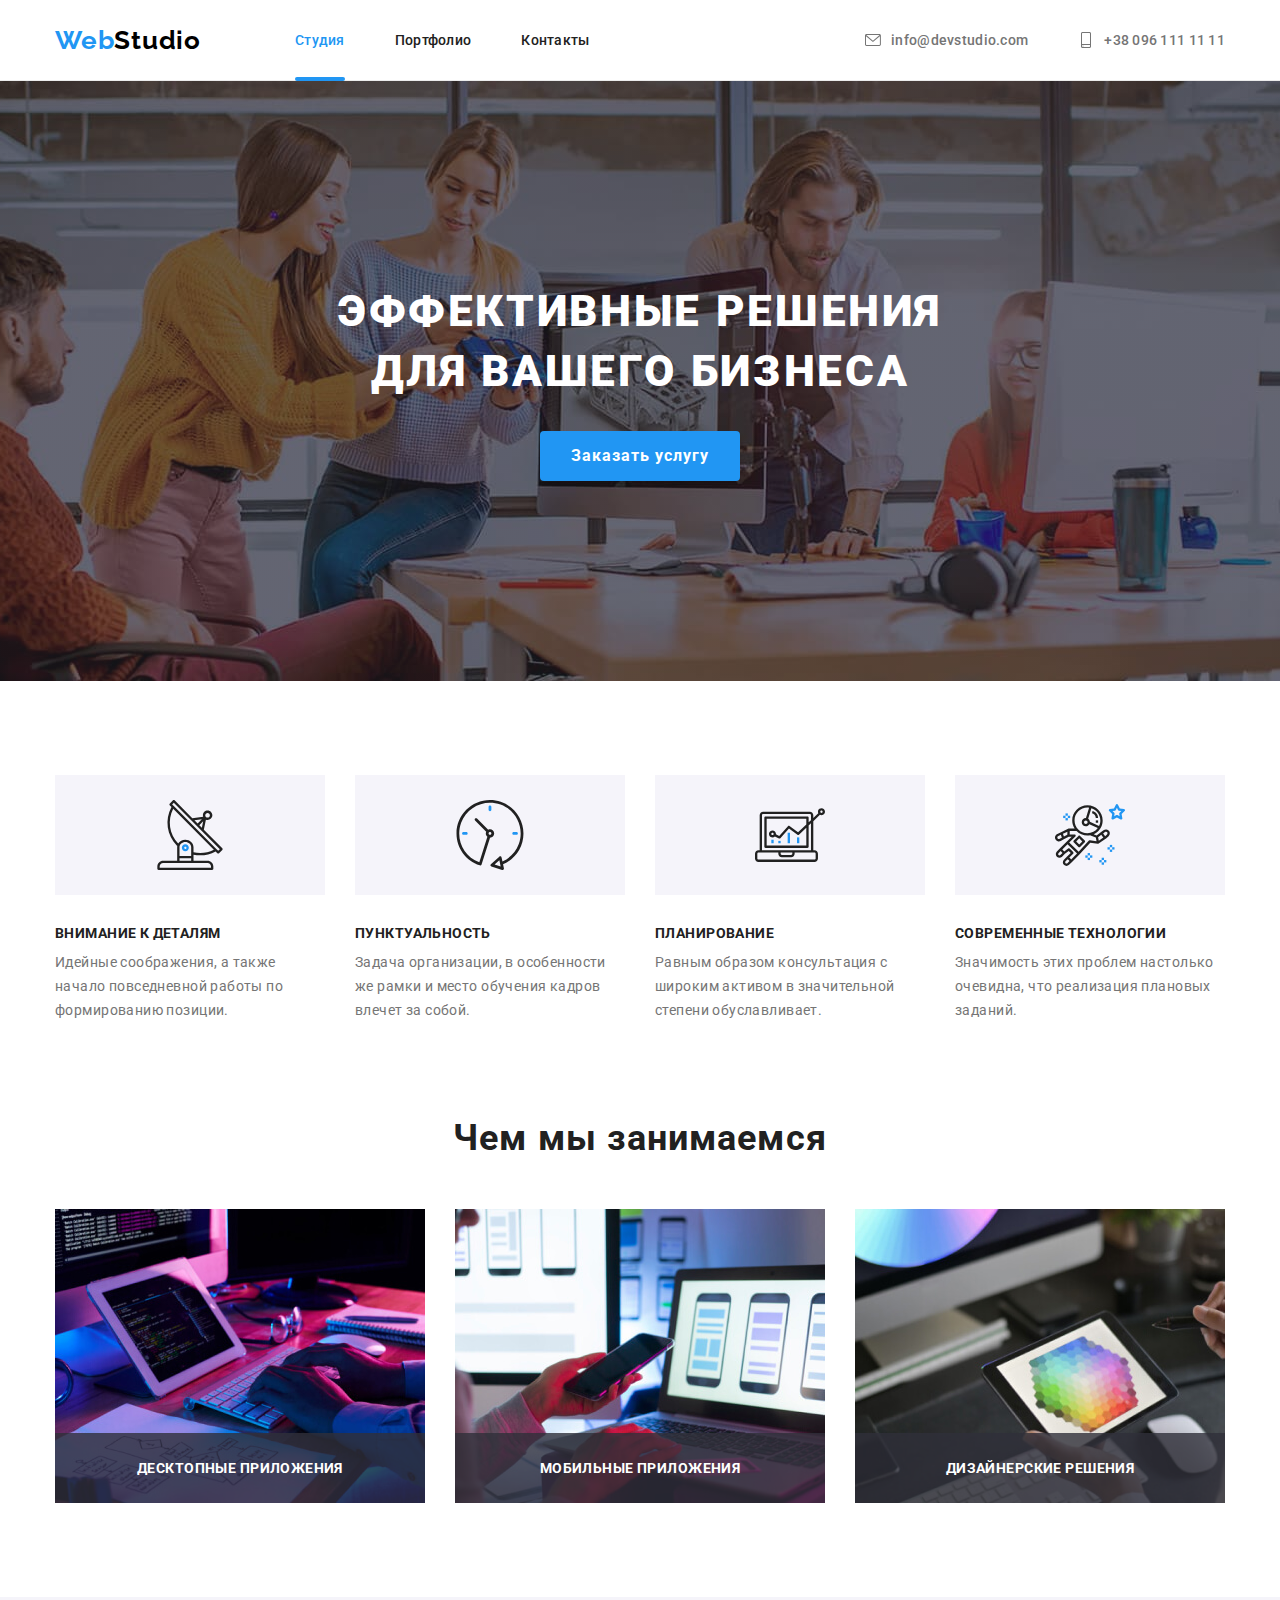
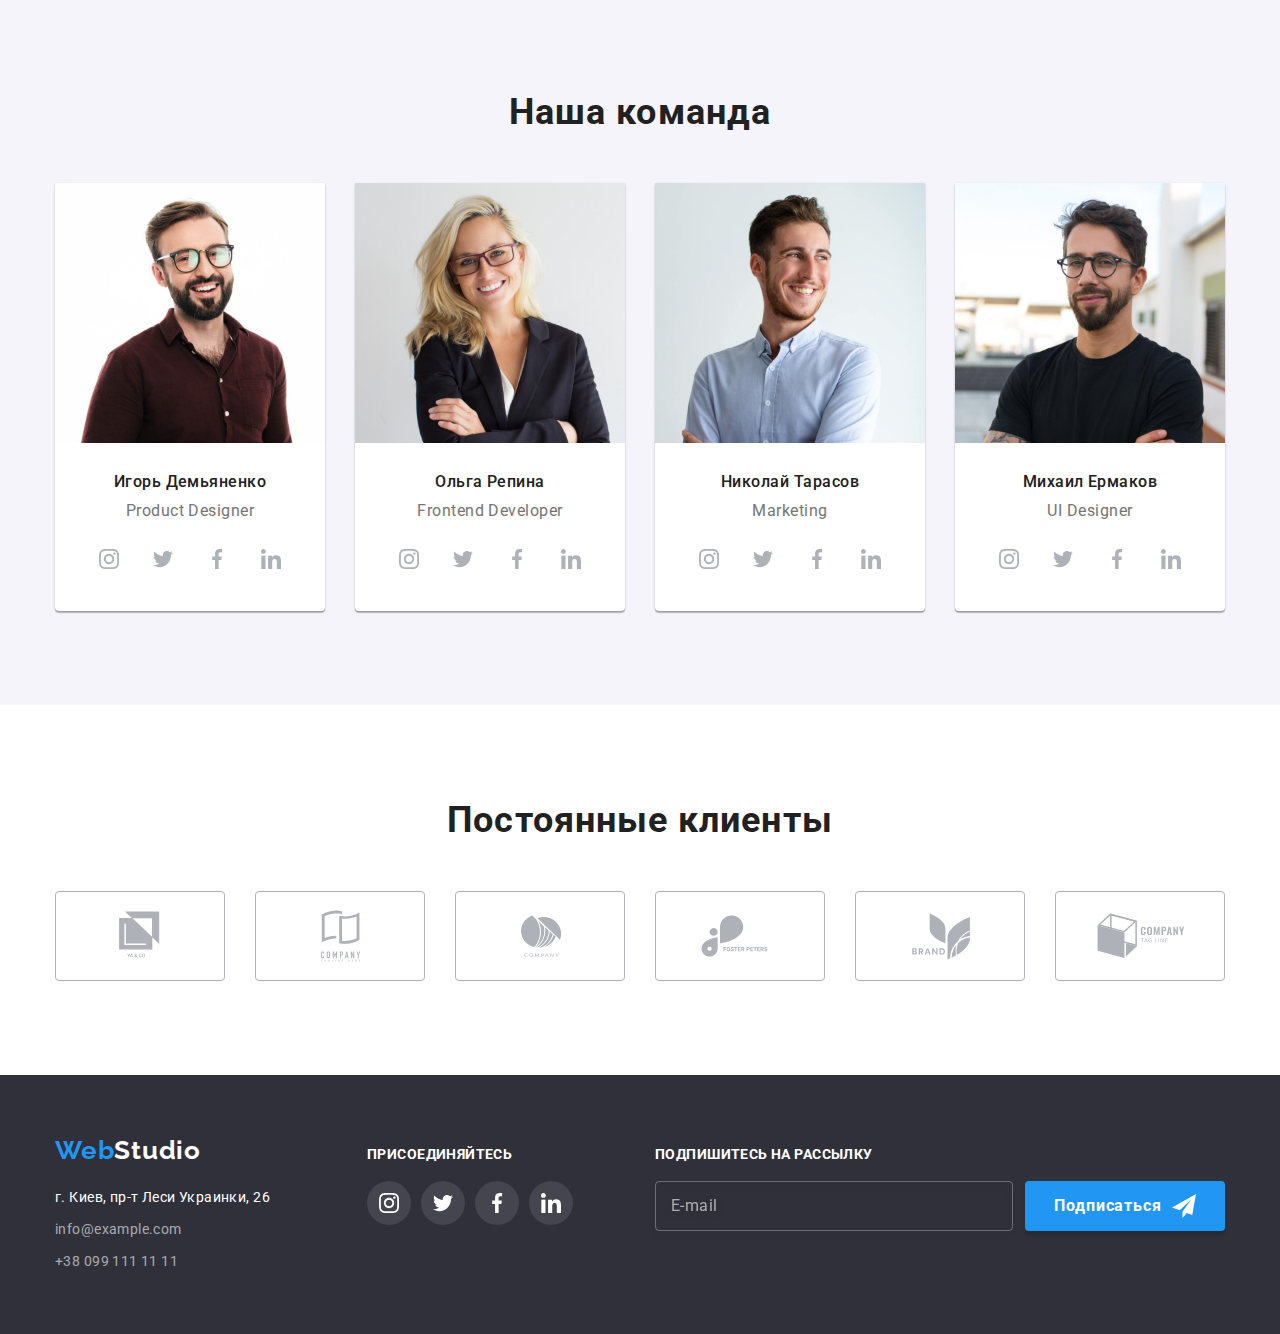
==== index.html @ a17fcb13 "Creating project" ====
<!DOCTYPE html>
<html lang="ru">
  <head>
    <meta charset="UTF-8" />
    <meta name="viewport" content="width=device-width, initial-scale=1.0" />
    <link
      rel="stylesheet"
      href="https://cdnjs.cloudflare.com/ajax/libs/modern-normalize/1.0.0/modern-normalize.css"
    />
    <link
      href="https://fonts.googleapis.com/css2?family=Raleway:wght@700&family=Roboto:wght@400;500;700;900&display=swap"
      rel="stylesheet"
    />
    <link rel="stylesheet" href="./css/style.css" />
    <title>Студия</title>
  </head>
  <body>
    <!-- HEADER -->
    <header class="header">
      <div class="container">
        <nav class="nav">
          <a
            class="logo link"
            href="./index.html"
            aria-label="логотип веб-студии"
            lang="en"
          >
            <span class="accent">Web</span
            ><span class="logo-light-theme">Studio</span>
          </a>
          <ul class="nav-list list">
            <li class="nav-list-item">
              <a class="nav-list-link link active" href="">Студия</a>
            </li>
            <li class="nav-list-item">
              <a class="nav-list-link link" href="./portfolio.html"
                >Портфолио</a
              >
            </li>
            <li class="nav-list-item">
              <a class="nav-list-link link" href="">Контакты</a>
            </li>
          </ul>
        </nav>
        <address class="header-address">
          <ul class="address-list list">
            <li class="address-list-item">
              <a
                class="header-contact-link link"
                href="mailto:info@devstudio.com"
              >
                <svg class="header-contact-svg">
                  <use href="./img/sprite.svg#envelope"></use>
                </svg>
                info@devstudio.com
              </a>
            </li>
            <li class="address-list-item">
              <a class="header-contact-link link" href="tel:+380961111111">
                <svg class="header-contact-svg">
                  <use href="./img/sprite.svg#smartphone"></use>
                </svg>
                +38 096 111 11 11
              </a>
            </li>
          </ul>
        </address>
      </div>
    </header>

    <main>
      <!-- HERO -->
      <section class="hero">
        <div class="container">
          <h1 class="hero-title">Эффективные решения для вашего бизнеса</h1>
          <button class="button-service" type="button" data-modal-open>
            Заказать услугу
          </button>
        </div>
      </section>

      <!-- FEATURES -->
      <section class="features section">
        <div class="container">
          <h2 class="title visually-hidden">Наши преимущества</h2>
          <ul class="features-list">
            <li class="features-list-item list">
              <h3 class="features-subtitle">Внимание к деталям</h3>
              <p class="features-description">
                Идейные соображения, а также начало повседневной работы по
                формированию позиции.
              </p>
            </li>
            <li class="features-list-item list">
              <h3 class="features-subtitle">Пунктуальность</h3>
              <p class="features-description">
                Задача организации, в особенности же рамки и место обучения
                кадров влечет за собой.
              </p>
            </li>
            <li class="features-list-item list">
              <h3 class="features-subtitle">Планирование</h3>
              <p class="features-description">
                Равным образом консультация с широким активом в значительной
                степени обуславливает.
              </p>
            </li>
            <li class="features-list-item list">
              <h3 class="features-subtitle">Современные технологии</h3>
              <p class="features-description">
                Значимость этих проблем настолько очевидна, что реализация
                плановых заданий.
              </p>
            </li>
          </ul>
        </div>
      </section>

      <!-- ACTIVITY -->
      <section class="activity">
        <div class="container">
          <h2 class="title">Чем мы занимаемся</h2>
          <ul class="activity-list list">
            <li class="activity-list-item">
              <div class="activity-item-wrapper">
                <img
                  class="activity-list-img"
                  src="./img/activity/act-1.jpg"
                  alt="программист кодит для компьютера и планшета"
                />
                <div class="activity-overlay">
                  <p class="activity-description">Десктопные приложения</p>
                </div>
              </div>
            </li>
            <li class="activity-list-item">
              <div class="activity-item-wrapper">
                <img
                  class="activity-list-img"
                  src="./img/activity/act-2.jpg"
                  alt="дизайнер выбирает вариант оформления приложения"
                />
                <div class="activity-overlay">
                  <p class="activity-description">Мобильные приложения</p>
                </div>
              </div>
            </li>
            <li class="activity-list-item">
              <div class="activity-item-wrapper">
                <img
                  class="activity-list-img"
                  src="./img/activity/act-3.jpg"
                  alt="дизайнер выбирает цвет из палитры на планшете"
                />
                <div class="activity-overlay">
                  <p class="activity-description">Дизайнерские решения</p>
                </div>
              </div>
            </li>
          </ul>
        </div>
      </section>

      <!-- TEAM -->
      <section class="team section">
        <div class="container">
          <h2 class="title">Наша команда</h2>
          <ul class="team-list list">
            <li class="team-list-item">
              <img
                class="team-list-img"
                src="./img/team/co-worker-1.jpg"
                alt="улыбающийся мужчина"
              />
              <h3 class="team-list-name">Игорь Демьяненко</h3>
              <p class="team-list-position" lang="en">Product Designer</p>
              <ul class="social-list list">
                <li class="social-list-item">
                  <a class="social-list-link" href="">
                    <svg class="social-link-svg">
                      <use href="./img/sprite.svg#instagram"></use>
                    </svg>
                  </a>
                </li>
                <li class="social-list-item">
                  <a class="social-list-link" href=""
                    ><svg class="social-link-svg">
                      <use href="./img/sprite.svg#twitter"></use>
                    </svg>
                  </a>
                </li>
                <li class="social-list-item">
                  <a class="social-list-link" href=""
                    ><svg class="social-link-svg">
                      <use href="./img/sprite.svg#facebook"></use>
                    </svg>
                  </a>
                </li>
                <li class="social-list-item">
                  <a class="social-list-link" href=""
                    ><svg class="social-link-svg">
                      <use href="./img/sprite.svg#linkedin"></use>
                    </svg>
                  </a>
                </li>
              </ul>
            </li>
            <li class="team-list-item">
              <img
                class="team-list-img"
                src="./img/team/co-worker-2.jpg"
                alt="улыбающаяся женщина"
              />
              <h3 class="team-list-name">Ольга Репина</h3>
              <p class="team-list-position" lang="en">Frontend Developer</p>
              <ul class="social-list list">
                <li class="social-list-item">
                  <a class="social-list-link" href="">
                    <svg class="social-link-svg">
                      <use href="./img/sprite.svg#instagram"></use>
                    </svg>
                  </a>
                </li>
                <li class="social-list-item">
                  <a class="social-list-link" href=""
                    ><svg class="social-link-svg">
                      <use href="./img/sprite.svg#twitter"></use>
                    </svg>
                  </a>
                </li>
                <li class="social-list-item">
                  <a class="social-list-link" href=""
                    ><svg class="social-link-svg">
                      <use href="./img/sprite.svg#facebook"></use>
                    </svg>
                  </a>
                </li>
                <li class="social-list-item">
                  <a class="social-list-link" href=""
                    ><svg class="social-link-svg">
                      <use href="./img/sprite.svg#linkedin"></use>
                    </svg>
                  </a>
                </li>
              </ul>
            </li>
            <li class="team-list-item">
              <img
                class="team-list-img"
                src="./img/team/co-worker-3.jpg"
                alt="улыбающийся мужчина"
              />
              <h3 class="team-list-name">Николай Тарасов</h3>
              <p class="team-list-position" lang="en">Marketing</p>
              <ul class="social-list list">
                <li class="social-list-item">
                  <a class="social-list-link" href="">
                    <svg class="social-link-svg">
                      <use href="./img/sprite.svg#instagram"></use>
                    </svg>
                  </a>
                </li>
                <li class="social-list-item">
                  <a class="social-list-link" href=""
                    ><svg class="social-link-svg">
                      <use href="./img/sprite.svg#twitter"></use>
                    </svg>
                  </a>
                </li>
                <li class="social-list-item">
                  <a class="social-list-link" href=""
                    ><svg class="social-link-svg">
                      <use href="./img/sprite.svg#facebook"></use>
                    </svg>
                  </a>
                </li>
                <li class="social-list-item">
                  <a class="social-list-link" href=""
                    ><svg class="social-link-svg">
                      <use href="./img/sprite.svg#linkedin"></use>
                    </svg>
                  </a>
                </li>
              </ul>
            </li>
            <li class="team-list-item">
              <img
                class="team-list-img"
                src="./img/team/co-worker-4.jpg"
                alt="улыбающийся мужчина"
              />
              <h3 class="team-list-name">Михаил Ермаков</h3>
              <p class="team-list-position" lang="en">UI Designer</p>
              <ul class="social-list list">
                <li class="social-list-item">
                  <a class="social-list-link" href="">
                    <svg class="social-link-svg">
                      <use href="./img/sprite.svg#instagram"></use>
                    </svg>
                  </a>
                </li>
                <li class="social-list-item">
                  <a class="social-list-link" href=""
                    ><svg class="social-link-svg">
                      <use href="./img/sprite.svg#twitter"></use>
                    </svg>
                  </a>
                </li>
                <li class="social-list-item">
                  <a class="social-list-link" href=""
                    ><svg class="social-link-svg">
                      <use href="./img/sprite.svg#facebook"></use>
                    </svg>
                  </a>
                </li>
                <li class="social-list-item">
                  <a class="social-list-link" href=""
                    ><svg class="social-link-svg">
                      <use href="./img/sprite.svg#linkedin"></use>
                    </svg>
                  </a>
                </li>
              </ul>
            </li>
          </ul>
        </div>
      </section>

      <!-- CUSTOMERS -->
      <section class="customers section">
        <div class="container">
          <h2 class="title">Постоянные клиенты</h2>
          <ul class="customers-list list">
            <li class="customers-list-item">
              <a href="" class="customers-list-link">
                <svg class="customers-svg">
                  <use href="./img/sprite.svg#client-1"></use>
                </svg>
              </a>
            </li>
            <li class="customers-list-item">
              <a href="" class="customers-list-link">
                <svg class="customers-svg">
                  <use href="./img/sprite.svg#client-2"></use>
                </svg>
              </a>
            </li>
            <li class="customers-list-item">
              <a href="" class="customers-list-link">
                <svg class="customers-svg">
                  <use href="./img/sprite.svg#client-3"></use>
                </svg>
              </a>
            </li>
            <li class="customers-list-item">
              <a href="" class="customers-list-link">
                <svg class="customers-svg">
                  <use href="./img/sprite.svg#client-4"></use>
                </svg>
              </a>
            </li>
            <li class="customers-list-item">
              <a href="" class="customers-list-link">
                <svg class="customers-svg">
                  <use href="./img/sprite.svg#client-5"></use>
                </svg>
              </a>
            </li>
            <li class="customers-list-item">
              <a href="" class="customers-list-link">
                <svg class="customers-svg">
                  <use href="./img/sprite.svg#client-6"></use>
                </svg>
              </a>
            </li>
          </ul>
        </div>
      </section>
    </main>

    <!-- FOOTER -->
    <footer class="footer">
      <div class="container">
        <div class="footer-block">
          <div class="address-block">
            <a
              class="logo link"
              href="./index.html"
              aria-label="логотип веб-студии"
              lang="en"
            >
              <span class="accent">Web</span
              ><span class="logo-dark-theme">Studio</span>
            </a>
            <address class="address">
              <ul class="address-list list">
                <li class="address-list-item">
                  <a
                    class="footer-address-link link"
                    href="https://goo.gl/maps/ESxDadosqfzoFddv7"
                    target="_blank"
                  >
                    г. Киев, пр-т Леси Украинки, 26
                  </a>
                </li>
                <li class="address-list-item">
                  <a
                    class="footer-contact-link link"
                    href="mailto:info@example.com"
                    >info@example.com</a
                  >
                </li>
                <li class="address-list-item">
                  <a class="footer-contact-link link" href="tel:+380991111111"
                    >+38 099 111 11 11</a
                  >
                </li>
              </ul>
            </address>
          </div>
          <div class="social-block">
            <h3 class="footer-social-title">Присоединяйтесь</h3>
            <ul class="social-list list">
              <li class="social-list-item">
                <a class="social-list-link" href="">
                  <svg class="social-link-svg">
                    <use href="./img/sprite.svg#instagram"></use>
                  </svg>
                </a>
              </li>
              <li class="social-list-item">
                <a class="social-list-link" href=""
                  ><svg class="social-link-svg">
                    <use href="./img/sprite.svg#twitter"></use>
                  </svg>
                </a>
              </li>
              <li class="social-list-item">
                <a class="social-list-link" href=""
                  ><svg class="social-link-svg">
                    <use href="./img/sprite.svg#facebook"></use>
                  </svg>
                </a>
              </li>
              <li class="social-list-item">
                <a class="social-list-link" href=""
                  ><svg class="social-link-svg">
                    <use href="./img/sprite.svg#linkedin"></use>
                  </svg>
                </a>
              </li>
            </ul>
          </div>
          <div class="email-input-block">
            <h3 class="email-input-title">Подпишитесь на рассылку</h3>
            <form action="#" class="footer-email-form">
              <input
                type="email"
                name="email-input"
                class="email-input"
                placeholder="E-mail"
                required
              />
              <button type="submit" class="button-service">Подписаться</button>
            </form>
          </div>
        </div>
      </div>
    </footer>

    <!-- MODAL WINDOW -->
    <div class="backdrop is-hidden" data-modal>
      <div class="modal-window">
        <form action="#" class="modal-form">
          <button class="button-close-modal" type="button" data-modal-close>
            <svg class="button-close-svg">
              <use href="./img/sprite.svg#btn-close"></use>
            </svg>
          </button>
          <h2 class="modal-title">Оставьте свои данные, мы вам перезвоним</h2>
          <div class="modal-input-wrapper">
            <div class="modal-form-item">
              <label for="user-name" class="user-input-label">Имя</label>
              <div class="modal-field-wrapper">
                <input
                  class="modal-user-input"
                  type="text"
                  name="user-name"
                  id="user-name"
                  required
                />
                <svg class="modal-user-svg">
                  <use href="./img/sprite.svg#person"></use>
                </svg>
              </div>
            </div>
            <div class="modal-form-item">
              <label class="user-input-label" for="user-phone">Телефон</label>
              <div class="modal-field-wrapper">
                <input
                  class="modal-user-input"
                  type="tel"
                  name="user-phone"
                  id="user-phone"
                  required
                />
                <svg class="modal-user-svg">
                  <use href="./img/sprite.svg#phone"></use>
                </svg>
              </div>
            </div>
            <div class="modal-form-item">
              <label class="user-input-label" for="user-email">Почта</label>
              <div class="modal-field-wrapper">
                <input
                  class="modal-user-input"
                  type="email"
                  name="user-email"
                  id="user-email"
                  required
                />
                <svg class="modal-user-svg">
                  <use href="./img/sprite.svg#email"></use>
                </svg>
              </div>
            </div>
            <label class="user-input-label" for="user-comment"
              >Комментарий</label
            >
            <textarea
              class="modal-user-comment"
              name="user-comment"
              id="user-comment"
              placeholder="Введите текст"
            ></textarea>
          </div>
          <div class="modal-check-box">
            <input
              class="modal-form-policy visually-hidden"
              type="checkbox"
              name="user-policy"
              id="checkbox-policy"
              value="accept-policy"
            />
            <label for="checkbox-policy" class="modal-policy-label">
              Соглашаюсь с рассылкой и принимаю&nbsp;
              <a class="modal-contract" href="">Условия договора</a>
            </label>
          </div>
          <button type="submit" class="button-service modal">Отправить</button>
        </form>
      </div>
    </div>
    <script src="./js/modal.js"></script>
  </body>
</html>
---- css/style.css ----
:root {
  --main-font: "Roboto", sans-serif;
  --logo-font: "Raleway", sans-serif;
  --icon-color: #afb1b8;
  --accent-color: #2196f3;
  --hover-button-color: #188ce8;
  --title-color: #212121;
  --text-dark-color: #757575;
  --text-light-color: #fff;
  --logo-dark-color: #000;
  --logo-light-color: #fff;
  --background-dark-color: #2f303a;
  --background-light-color: #f5f4fa;
  --header-border-color: #ececec;
  --portfolio-border-color: #eee;
  --portfolio-overlay-color: rgba(33, 150, 243, 0.9);
  --footer-contact-color: rgba(255, 255, 255, 0.6);
  --footer-social-color: rgba(255, 255, 255, 0.1);
}

/*========= COMPONENTS =========*/

*,
*::before,
*::after {
  padding: 0;
  margin: 0;
}

body {
  font-family: var(--main-font);
  font-style: normal;
}

a {
  font-weight: 500;
  font-size: 14px;
  line-height: 1.143;
  letter-spacing: 0.02em;
  text-decoration: none;
  transition: all 250ms cubic-bezier(0.4, 0, 0.2, 1);
}

a:hover,
a:focus {
  color: var(--accent-color);
}

img {
  display: block;
}

.list {
  list-style: none;
}

.link {
  font-style: normal;
}

.container {
  width: 1200px;
  padding: 0 15px;
  margin: 0 auto;
}

.section {
  padding-top: 94px;
  padding-bottom: 94px;
}

.logo {
  font-family: var(--logo-font);
  font-weight: 700;
  font-size: 26px;
  line-height: 1.192;
  letter-spacing: 0.03em;
}

.accent {
  color: var(--accent-color);
}

.logo-light-theme {
  color: var(--logo-dark-color);
}

.logo-dark-theme {
  color: var(--logo-light-color);
}

.title {
  padding-bottom: 50px;
  font-weight: 700;
  font-size: 36px;
  line-height: 1.167;
  letter-spacing: 0.03em;
  text-align: center;
  color: var(--title-color);
}

.footer {
  background: var(--background-dark-color);
}

.button-service {
  display: flex;
  justify-content: center;
  align-items: center;
  min-width: 200px;
  height: 50px;
  font-weight: 700;
  font-size: 16px;
  line-height: 1.875;
  letter-spacing: 0.06em;
  color: var(--text-light-color);
  background-color: var(--accent-color);
  box-shadow: 0px 4px 4px rgba(0, 0, 0, 0.15);
  border-style: none;
  border-radius: 4px;
  outline: none;
  transition: background-color 250ms cubic-bezier(0.4, 0, 0.2, 1);
}

.button-service:hover {
  background-color: var(--hover-button-color);
}

.visually-hidden {
  position: absolute !important;
  clip: rect(1px 1px 1px 1px); /* IE6, IE7 */
  clip: rect(1px, 1px, 1px, 1px);
  padding: 0 !important;
  border: 0 !important;
  height: 1px !important;
  width: 1px !important;
  overflow: hidden;
}

/*========= HEADER =========*/

.header {
  border-bottom: 1px solid var(--header-border-color);
}

.header .container {
  display: flex;
  justify-content: space-between;
  align-items: center;
  height: 80px;
}

.nav {
  display: flex;
  align-items: center;
  height: 80px;
}

.header .logo {
  margin-right: 94px;
}

.nav-list {
  display: flex;
  align-items: center;
  height: 80px;
}

.nav-list-item:not(:last-child) {
  margin-right: 50px;
}

.header-address {
  display: flex;
}

.header .address-list {
  display: flex;
}

.header .address-list-item:not(:last-child) {
  margin-right: 50px;
}

.nav-list-link {
  display: block;
  position: relative;
  padding-top: 32px;
  padding-bottom: 32px;
  color: var(--title-color);
}

.active {
  color: var(--accent-color);
}

.active::after {
  content: "";
  position: absolute;
  left: 0;
  bottom: -1px;
  display: block;
  width: 100%;
  height: 4px;
  background-color: var(--accent-color);
  border-radius: 2px;
}

.header-contact-link {
  display: flex;
  align-items: center;
  color: var(--text-dark-color);
}

.header-contact-link .header-contact-svg {
  width: 16px;
  height: 16px;
  margin-right: 10px;
  fill: var(--text-dark-color);
  transition: all 250ms cubic-bezier(0.4, 0, 0.2, 1);
}

.header-contact-link:hover .header-contact-svg,
.header-contact-link:focus .header-contact-svg {
  fill: var(--accent-color);
}

/*========= HERO =========*/

.hero {
  padding: 200px 0;
  margin: 0 auto;
  background-image: linear-gradient(
      rgba(47, 48, 58, 0.4),
      rgba(47, 48, 58, 0.4)
    ),
    url("../img/hero/hero-background.jpg");
  background-repeat: no-repeat;
  background-size: cover;
  background-position: center;
}

.hero .container {
  display: flex;
  flex-direction: column;
  align-items: center;
}

.hero-title {
  width: 700px;
  padding-bottom: 30px;
  font-weight: 900;
  font-size: 44px;
  line-height: 1.364;
  text-align: center;
  letter-spacing: 0.06em;
  text-transform: uppercase;
  color: var(--text-light-color);
}

/*========= FEATURES =========*/

.features .container {
  display: flex;
}

.features-list {
  display: flex;
}

.features-list-item {
  width: 270px;
  min-height: 100px;
}

.features-list-item::before {
  content: "";
  display: block;
  width: 270px;
  height: 120px;
  margin-bottom: 30px;
  background-color: var(--background-light-color);
  background-repeat: no-repeat;
  background-position: center;
}

.features-list-item:nth-child(1)::before {
  background-image: url(../img/features-svg/antenna.svg);
}

.features-list-item:nth-child(2)::before {
  background-image: url(../img/features-svg/clock.svg);
}

.features-list-item:nth-child(3)::before {
  background-image: url(../img/features-svg/diagram.svg);
}

.features-list-item:nth-child(4)::before {
  background-image: url(../img/features-svg/astronaut.svg);
}

.features-list-item:not(:last-child) {
  margin-right: 30px;
}

.features-subtitle {
  margin-bottom: 10px;
  font-weight: 700;
  font-size: 14px;
  line-height: 1.143;
  letter-spacing: 0.03em;
  text-transform: uppercase;
  color: var(--title-color);
}

.features-description {
  font-weight: 400;
  font-size: 14px;
  line-height: 1.714;
  letter-spacing: 0.03em;
  color: var(--text-dark-color);
}

/*========= ACTIVITY =========*/

.activity {
  padding-bottom: 94px;
}

.activity-list {
  display: flex;
  justify-content: space-between;
}

.activity-list-img {
  width: 370px;
  height: 294px;
}

.activity-list-item:not(:last-child) {
  margin-right: 30px;
}

.activity-list-item {
  position: relative;
}

.activity-overlay {
  position: absolute;
  display: flex;
  justify-content: center;
  align-items: center;
  width: 100%;
  height: 70px;
  left: 0;
  bottom: 0;
  background: rgba(47, 48, 58, 0.8);
}

.activity-description {
  display: block;
  font-weight: bold;
  font-size: 14px;
  line-height: 1.143;
  letter-spacing: 0.03em;
  text-transform: uppercase;
  color: var(--text-light-color);
}

/*========= TEAM =========*/

.team {
  background: var(--background-light-color);
}

.team-list {
  display: flex;
  justify-content: space-between;
}

.team-list-item {
  width: 270px;
  padding-bottom: 30px;
  background: var(--logo-light-color);
  box-shadow: 0px 1px 3px rgba(0, 0, 0, 0.12), 0px 1px 1px rgba(0, 0, 0, 0.14),
    0px 2px 1px rgba(0, 0, 0, 0.2);
  border-radius: 0px 0px 4px 4px;
}

.team-list-item:not(:last-child) {
  margin-right: 30px;
}

.team-list-img {
  width: 270px;
  height: 260px;
  margin-bottom: 30px;
}

.team-list-name {
  margin-bottom: 10px;
  font-weight: 500;
  font-size: 16px;
  line-height: 1.186;
  text-align: center;
  letter-spacing: 0.03em;
  color: var(--title-color);
}

.team-list-position {
  margin-bottom: 16px;
  font-weight: 400;
  font-size: 16px;
  line-height: 1.186;
  text-align: center;
  letter-spacing: 0.03em;
  color: var(--text-dark-color);
}

.social-list {
  display: flex;
  justify-content: space-between;
  width: 206px;
  margin: 0 auto;
}

.social-list-link {
  display: flex;
  align-items: center;
  justify-content: center;
  width: 44px;
  height: 44px;
  border-radius: 50%;
  background-color: var(--logo-light-color);
}

.social-link-svg {
  width: 20px;
  height: 20px;
  fill: var(--icon-color);
  transition: all 250ms cubic-bezier(0.4, 0, 0.2, 1);
}

.social-list-link:hover {
  background-color: var(--accent-color);
}

.social-list-link:hover .social-link-svg {
  fill: var(--logo-light-color);
}

/*========= CUSTOMERS =========*/

.customers-list {
  display: flex;
  justify-content: space-between;
  margin: 0 auto;
}

.customers-list:not(:last-child) {
  margin-right: 30px;
}

.customers-list-link {
  display: flex;
  width: 170px;
  height: 90px;
}

.customers-svg {
  fill: var(--icon-color);
  border: 1px solid;
  border-color: var(--icon-color);
  border-radius: 4px;
  transition: all 250ms cubic-bezier(0.4, 0, 0.2, 1);
}

.customers-list-link:hover .customers-svg {
  fill: var(--accent-color);
  border-color: var(--accent-color);
}

/*========= FOOTER =========*/

.footer {
  padding: 60px 0;
}

.footer-block {
  display: flex;
  justify-content: space-between;
  align-items: baseline;
}

.address-block {
  width: 230px;
}

.footer .address-list {
  display: flex;
  flex-direction: column;
  margin-top: 20px;
}

.footer .address-list-item:not(:last-child) {
  margin-bottom: 8px;
}

.footer-address-link,
.footer-contact-link {
  font-weight: 400;
  font-size: 14px;
  line-height: 1.714;
  letter-spacing: 0.03em;
}

.footer-address-link {
  color: var(--text-light-color);
}

.footer-contact-link {
  color: var(--footer-contact-color);
}

.social-block {
  display: flex;
  flex-direction: column;
  justify-content: space-between;
  width: 206px;
  height: 80px;
}

.footer-social-title,
.email-input-title {
  font-weight: bold;
  font-size: 14px;
  line-height: 1.33;
  letter-spacing: 0.03em;
  text-transform: uppercase;
  color: var(--text-light-color);
}

.footer .social-list-link {
  background-color: var(--footer-social-color);
  align-self: flex-end;
}

.footer .social-list-link:hover {
  background-color: var(--accent-color);
}

.footer .social-list-link .social-link-svg {
  fill: var(--logo-light-color);
}

.footer .social-list-link:hover .social-link-svg {
  fill: var(--logo-light-color);
}

.email-input-block {
  display: flex;
  flex-direction: column;
  justify-content: space-between;
  width: 570px;
  height: 86px;
}

.footer-email-form {
  display: flex;
}

.email-input {
  display: flex;
  align-items: center;
  width: 358px;
  height: 50px;
  padding: 16px 15px;
  margin-right: 12px;
  font-size: 16px;
  line-height: 1.25px;
  letter-spacing: 0.03em;
  color: var(--text-light-color);
  border: 1px solid rgba(255, 255, 255, 0.3);
  filter: drop-shadow(0px 4px 4px rgba(0, 0, 0, 0.15));
  border-radius: 4px;
  background-color: transparent;
}

.email-input::placeholder {
  width: 47px;
  height: 20px;
  color: var(--footer-contact-color);
}

.footer .button-service::after {
  content: "";
  width: 24px;
  height: 24px;
  margin-left: 10px;
  background: url(../img/icon-send.svg);
}

/*========= PORTFOLIO =========*/

.portfolio-filter {
  display: flex;
  justify-content: center;
  margin-bottom: 50px;
}

.portfolio-filter .button-filter:not(:last-child) {
  margin-right: 8px;
}

.button-filter {
  height: 38px;
  padding: 6px 22px;
  font-family: var(--main-font);
  font-style: normal;
  font-weight: 500;
  font-size: 16px;
  line-height: 1.625;
  letter-spacing: 0.03em;
  color: var(--title-color);
  text-align: center;
  background: var(--background-light-color);
  border-style: none;
  border-radius: 4px;
  transition: all 250ms cubic-bezier(0.4, 0, 0.2, 1);
}

.button-filter:hover,
.button-filter:focus {
  color: var(--text-light-color);
  background-color: var(--accent-color);
}

.portfolio-list {
  display: flex;
  flex-wrap: wrap;
}

.portfolio-list {
  display: flex;
  flex-wrap: wrap;
}
.portfolio-list-item {
  margin-right: 30px;
  margin-bottom: 30px;
}
.portfolio-list-item:nth-child(3n) {
  margin-right: 0;
}

.portfolio-list-item:nth-last-child(-n + 3) {
  margin-bottom: 0;
}

.portfolio-list-item {
  width: 370px;
  height: 404px;
  background-color: var(--text-light-color);
  border: 1px solid;
  border-color: var(--portfolio-border-color);
}

.portfolio-list-item:hover {
  box-shadow: 0px 1px 1px rgba(0, 0, 0, 0.12), 0px 4px 4px rgba(0, 0, 0, 0.06),
    1px 4px 6px rgba(0, 0, 0, 0.16);
}

.portfolio-image {
  width: 370px;
  height: 294px;
}

.portfolio-description {
  width: 370px;
  height: 110px;
  padding: 20px 24px;
}

.portfolio-subtitle {
  margin-bottom: 4px;
  font-weight: 700;
  font-size: 18px;
  line-height: 2;
  letter-spacing: 0.06em;
  color: var(--title-color);
}

.portfolio-project {
  font-weight: normal;
  font-size: 16px;
  line-height: 1.875;
  letter-spacing: 0.03em;
  color: var(--text-dark-color);
}

.portfolio-image-wrapper {
  position: relative;
  overflow: hidden;
}

.portfolio-overlay {
  position: absolute;
  left: 0;
  top: 0;
  display: flex;
  justify-content: center;
  align-items: center;
  width: 100%;
  height: 100%;
  background: var(--portfolio-overlay-color);
  transform: translateY(100%);
  transition: all 250ms cubic-bezier(0.4, 0, 0.2, 1);
}

.portfolio-list-item:hover .portfolio-overlay {
  transform: translateY(0);
}

.portfolio-overlay-description {
  display: block;
  width: 322px;
  /* height: 168px; */
  font-size: 18px;
  line-height: 1.556;
  letter-spacing: 0.03em;
  color: var(--text-light-color);
}

/*======= MODAL WINDOW =======*/

.backdrop {
  position: fixed;
  overflow: auto;
  top: 0;
  left: 0;
  width: 100%;
  height: 100%;
  background-color: rgba(0, 0, 0, 0.2);
  opacity: 1;
  transition: opacity 350ms cubic-bezier(0.4, 0, 0.2, 1);
}

.backdrop.is-hidden {
  opacity: 0;
  pointer-events: none;
}

.backdrop.is-hidden .modal {
  transform: scale(0.1);
}

.modal-window {
  display: flex;
  justify-content: center;
  align-items: center;
  min-height: 100%;
  padding: 15px;
}

.modal-form {
  position: relative;
  display: flex;
  flex-direction: column;
  width: 528px;
  height: 582px;
  padding: 40px;
  background: var(--text-light-color);
  box-shadow: 0px 1px 3px rgba(0, 0, 0, 0.12), 0px 1px 1px rgba(0, 0, 0, 0.14),
    0px 2px 1px rgba(0, 0, 0, 0.2);
  border-radius: 4px;
  transform: scale(1);
  transition: transform 250ms cubic-bezier(0.4, 0, 0.2, 1);
}

.button-close-modal {
  position: absolute;
  right: 8px;
  top: 8px;
  display: flex;
  justify-content: center;
  align-items: center;
  width: 30px;
  height: 30px;
  background-color: var(--text-light-color);
  border: 1px solid rgba(0, 0, 0, 0.1);
  border-radius: 50%;
  transition: background-color 250ms cubic-bezier(0.4, 0, 0.2, 1);
}

.button-close-svg {
  display: block;
  width: 11px;
  height: 11px;
}

.button-close-modal:hover .button-close-svg {
  fill: var(--accent-color);
}

.modal-title {
  align-self: center;
  margin-bottom: 12px;
  font-weight: 700;
  font-size: 20px;
  line-height: 1.15;
  letter-spacing: 0.03em;
  color: var(--title-color);
}

.modal-input-wrapper {
  display: flex;
  flex-direction: column;
  height: 342px;
  margin-bottom: 20px;
}

.modal-form-item {
  display: flex;
  flex-direction: column;
  margin-bottom: 10px;
}

.user-input-label {
  margin-bottom: 4px;
  font-weight: 400;
  font-size: 12px;
  line-height: 1.167;
  letter-spacing: 0.01em;
  color: var(--text-dark-color);
}

.modal-field-wrapper {
  position: relative;
  width: 100%;
}

.modal-user-input {
  width: 100%;
  height: 40px;
  padding: 12px 0 12px 42px;
  font-size: 14px;
  line-height: 1.143;
  letter-spacing: 0.01em;
  border: 1px solid rgba(33, 33, 33, 0.2);
  border-radius: 4px;
}

.modal-user-svg {
  position: absolute;
  top: 50%;
  transform: translateY(-50%);
  left: 12px;
  width: 18px;
  height: 18px;
}

.modal-user-comment {
  height: 120px;
  padding: 12px 16px;
  font-size: 14px;
  line-height: 1.143;
  letter-spacing: 0.01em;
  border: 1px solid rgba(33, 33, 33, 0.2);
  border-radius: 4px;
  resize: none;
}

.modal-user-input:focus,
.modal-user-comment:focus,
.modal-contract:focus {
  outline: none;
  border: 1px solid var(--accent-color);
}

.modal-user-input:focus + .modal-user-svg {
  fill: var(--accent-color);
}

.modal-user-comment::placeholder {
  font-weight: 400;
  font-size: 14px;
  line-height: 1.143;
  letter-spacing: 0.01em;
  color: rgba(117, 117, 117, 0.5);
}

.modal-user-comment::placeholder:focus {
  font-size: 14px;
  line-height: 1.143;
}

.modal-check-box {
  display: flex;
  justify-content: center;
  margin-bottom: 30px;
}
/*
.modal-form-policy {
  margin-right: 8px;
} */

.modal-policy-label {
  display: flex;
  align-items: center;
  font-size: 14px;
  line-height: 1.714;
  letter-spacing: 0.03em;
  color: var(--text-dark-color);
  text-shadow: 0px 4px 4px rgba(0, 0, 0, 0.25);
}

.modal-policy-label::before {
  content: "";
  width: 16px;
  height: 15px;
  margin-right: 8px;
  background-image: url(../img/box-empty.svg);
}

.modal-form-policy:checked + .modal-policy-label::before {
  background-image: url(../img/box-cheked.svg);
}

.modal-contract {
  text-decoration: underline;
  color: var(--accent-color);
}

.button-service.modal {
  align-self: center;
}
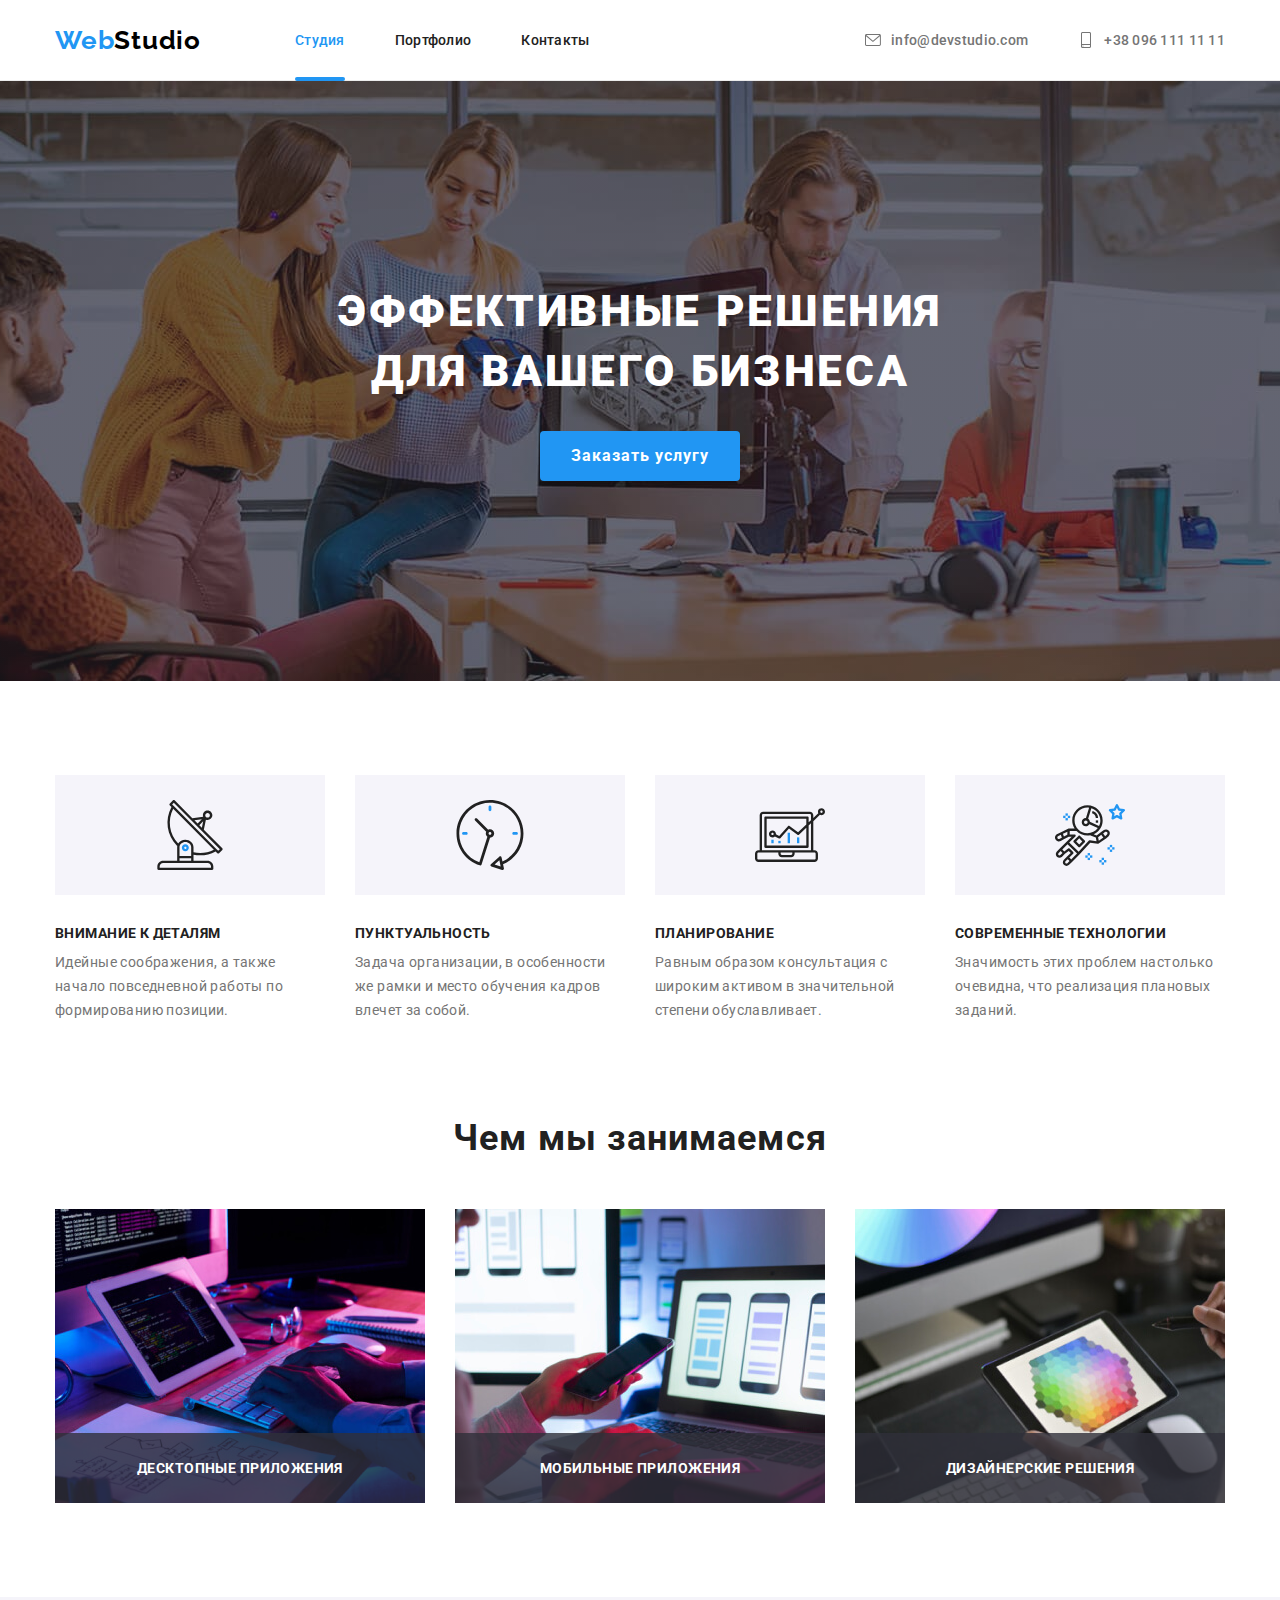
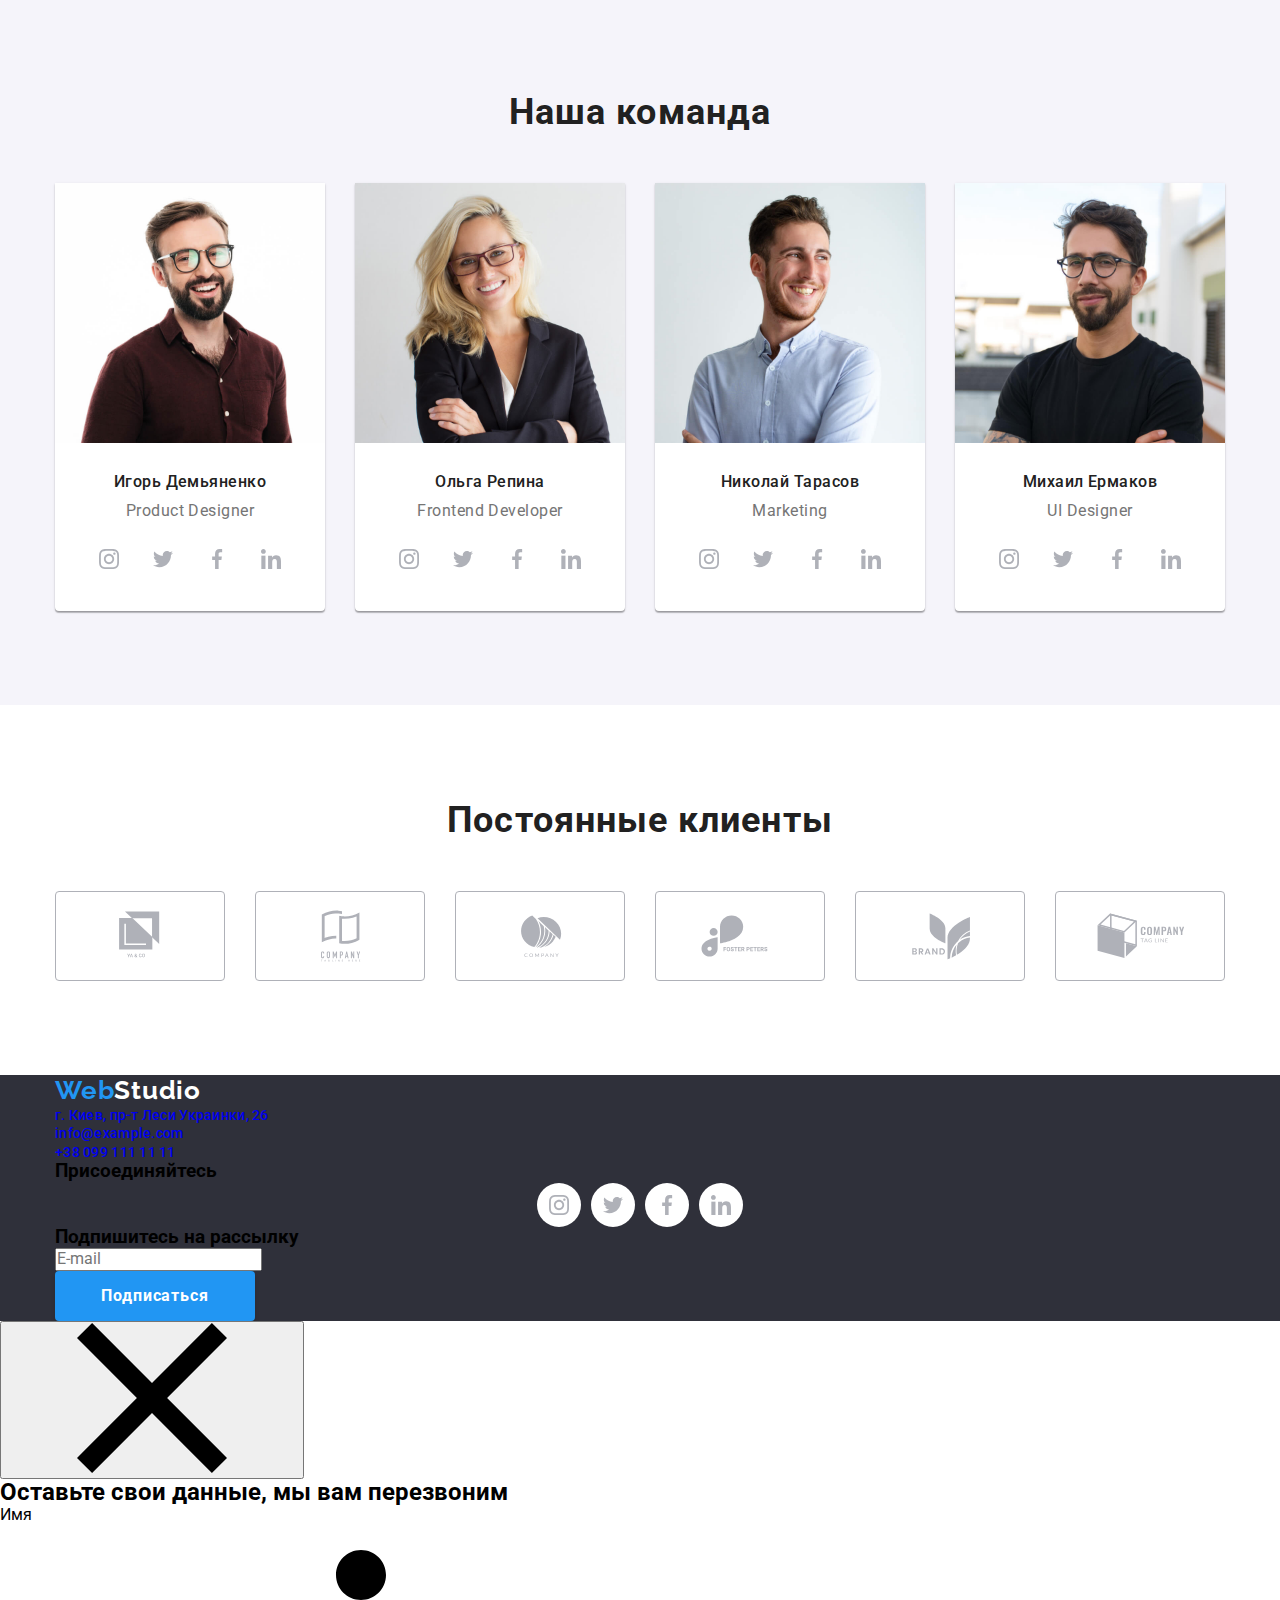
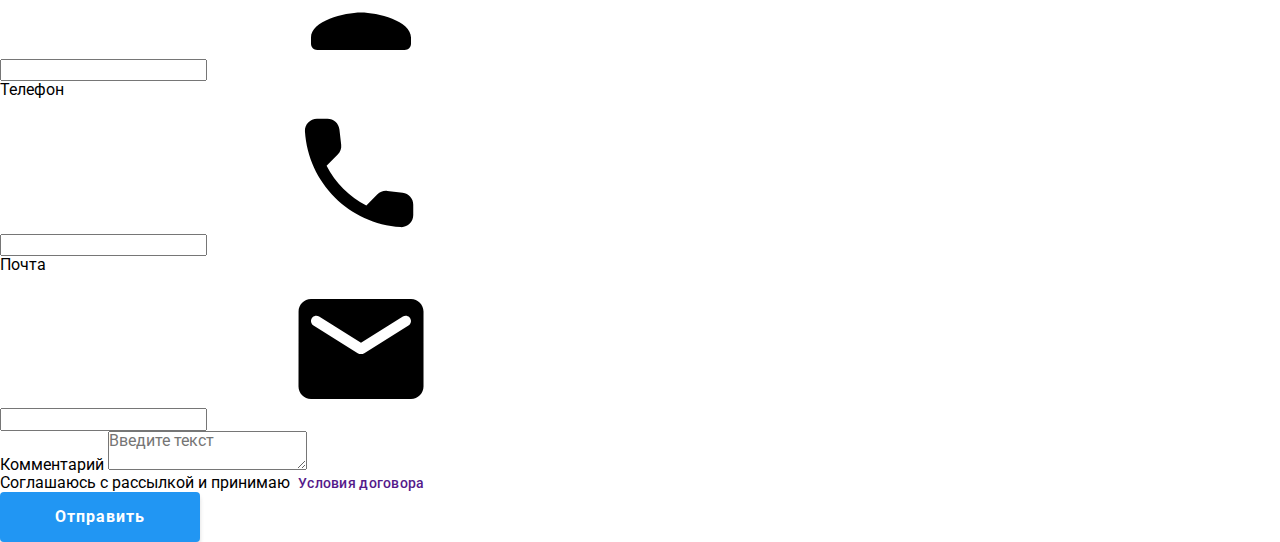
==== commit 2c1e04b1: "SCSS for main page" ====
--- a/index.html
+++ b/index.html
@@ -11,7 +11,7 @@
       href="https://fonts.googleapis.com/css2?family=Raleway:wght@700&family=Roboto:wght@400;500;700;900&display=swap"
       rel="stylesheet"
     />
-    <link rel="stylesheet" href="./css/style.css" />
+    <link rel="stylesheet" href="./css/main.min.css" />
     <title>Студия</title>
   </head>
   <body>
--- a/css/main.min.css
+++ b/css/main.min.css
@@ -0,0 +1,2 @@
+:root{--main-font: "Roboto", sans-serif;--logo-font: "Raleway", sans-serif;--icon-color: #afb1b8;--accent-color: #2196f3;--hover-button-color: #188ce8;--title-color: #212121;--text-dark-color: #757575;--text-light-color: #fff;--logo-dark-color: #000;--logo-light-color: #fff;--background-dark-color: #2f303a;--background-light-color: #f5f4fa;--header-border-color: #ececec;--portfolio-border-color: #eee;--portfolio-overlay-color: rgba(33, 150, 243, 0.9);--footer-contact-color: rgba(255, 255, 255, 0.6);--footer-social-color: rgba(255, 255, 255, 0.1)}.visually-hidden{position:absolute !important;clip:rect(1px 1px 1px 1px);clip:rect(1px, 1px, 1px, 1px);padding:0 !important;border:0 !important;height:1px !important;width:1px !important;overflow:hidden}*,*::before,*::after{padding:0;margin:0}body{font-family:var(--main-font);font-style:normal}a{font-weight:500;font-size:14px;line-height:1.143;letter-spacing:0.02em;text-decoration:none;transition:all 250ms cubic-bezier(0.4, 0, 0.2, 1)}a:hover,a:focus{color:var(--accent-color)}img{display:block}.list{list-style:none}.link{font-style:normal}.container{width:1200px;padding:0 15px;margin:0 auto}.section{padding-top:94px;padding-bottom:94px}.logo{font-family:var(--logo-font);font-weight:700;font-size:26px;line-height:1.192;letter-spacing:0.03em}.accent{color:var(--accent-color)}.logo-light-theme{color:var(--logo-dark-color)}.logo-dark-theme{color:var(--logo-light-color)}.title{padding-bottom:50px;font-weight:700;font-size:36px;line-height:1.167;letter-spacing:0.03em;text-align:center;color:var(--title-color)}.footer{background:var(--background-dark-color)}.button-service{display:flex;justify-content:center;align-items:center;min-width:200px;height:50px;font-weight:700;font-size:16px;line-height:1.875;letter-spacing:0.06em;color:var(--text-light-color);background-color:var(--accent-color);box-shadow:0px 4px 4px rgba(0,0,0,0.15);border-style:none;border-radius:4px;outline:none;transition:background-color 250ms cubic-bezier(0.4, 0, 0.2, 1)}.button-service:hover{background-color:var(--hover-button-color)}.header{border-bottom:1px solid var(--header-border-color)}.header .container{display:flex;justify-content:space-between;align-items:center;height:80px}.nav{display:flex;align-items:center;height:80px}.header .logo{margin-right:94px}.nav-list{display:flex;align-items:center;height:80px}.nav-list-item:not(:last-child){margin-right:50px}.header-address{display:flex}.header .address-list{display:flex}.header .address-list-item:not(:last-child){margin-right:50px}.nav-list-link{display:block;position:relative;padding-top:32px;padding-bottom:32px;color:var(--title-color)}.active{color:var(--accent-color)}.active::after{content:"";position:absolute;left:0;bottom:-1px;display:block;width:100%;height:4px;background-color:var(--accent-color);border-radius:2px}.header-contact-link{display:flex;align-items:center;color:var(--text-dark-color)}.header-contact-link .header-contact-svg{width:16px;height:16px;margin-right:10px;fill:var(--text-dark-color);transition:all 250ms cubic-bezier(0.4, 0, 0.2, 1)}.header-contact-link:hover .header-contact-svg,.header-contact-link:focus .header-contact-svg{fill:var(--accent-color)}.hero{padding:200px 0;margin:0 auto;background-image:linear-gradient(rgba(47,48,58,0.4), rgba(47,48,58,0.4)),url("../img/hero/hero-background.jpg");background-repeat:no-repeat;background-size:cover;background-position:center}.hero .container{display:flex;flex-direction:column;align-items:center}.hero-title{width:700px;padding-bottom:30px;font-weight:900;font-size:44px;line-height:1.364;text-align:center;letter-spacing:0.06em;text-transform:uppercase;color:var(--text-light-color)}.features .container{display:flex}.features-list{display:flex}.features-list-item{width:270px;min-height:100px}.features-list-item::before{content:"";display:block;width:270px;height:120px;margin-bottom:30px;background-color:var(--background-light-color);background-repeat:no-repeat;background-position:center}.features-list-item:nth-child(1)::before{background-image:url(../img/features-svg/antenna.svg)}.features-list-item:nth-child(2)::before{background-image:url(../img/features-svg/clock.svg)}.features-list-item:nth-child(3)::before{background-image:url(../img/features-svg/diagram.svg)}.features-list-item:nth-child(4)::before{background-image:url(../img/features-svg/astronaut.svg)}.features-list-item:not(:last-child){margin-right:30px}.features-subtitle{margin-bottom:10px;font-weight:700;font-size:14px;line-height:1.143;letter-spacing:0.03em;text-transform:uppercase;color:var(--title-color)}.features-description{font-weight:400;font-size:14px;line-height:1.714;letter-spacing:0.03em;color:var(--text-dark-color)}.activity{padding-bottom:94px}.activity-list{display:flex;justify-content:space-between}.activity-list-img{width:370px;height:294px}.activity-list-item:not(:last-child){margin-right:30px}.activity-list-item{position:relative}.activity-overlay{position:absolute;display:flex;justify-content:center;align-items:center;width:100%;height:70px;left:0;bottom:0;background:rgba(47,48,58,0.8)}.activity-description{display:block;font-weight:bold;font-size:14px;line-height:1.143;letter-spacing:0.03em;text-transform:uppercase;color:var(--text-light-color)}.team{background:var(--background-light-color)}.team-list{display:flex;justify-content:space-between}.team-list-item{width:270px;padding-bottom:30px;background:var(--logo-light-color);box-shadow:0px 1px 3px rgba(0,0,0,0.12),0px 1px 1px rgba(0,0,0,0.14),0px 2px 1px rgba(0,0,0,0.2);border-radius:0px 0px 4px 4px}.team-list-item:not(:last-child){margin-right:30px}.team-list-img{width:270px;height:260px;margin-bottom:30px}.team-list-name{margin-bottom:10px;font-weight:500;font-size:16px;line-height:1.186;text-align:center;letter-spacing:0.03em;color:var(--title-color)}.team-list-position{margin-bottom:16px;font-weight:400;font-size:16px;line-height:1.186;text-align:center;letter-spacing:0.03em;color:var(--text-dark-color)}.social-list{display:flex;justify-content:space-between;width:206px;margin:0 auto}.social-list-link{display:flex;align-items:center;justify-content:center;width:44px;height:44px;border-radius:50%;background-color:var(--logo-light-color)}.social-link-svg{width:20px;height:20px;fill:var(--icon-color);transition:all 250ms cubic-bezier(0.4, 0, 0.2, 1)}.social-list-link:hover{background-color:var(--accent-color)}.social-list-link:hover .social-link-svg{fill:var(--logo-light-color)}.customers-list{display:flex;justify-content:space-between;margin:0 auto}.customers-list:not(:last-child){margin-right:30px}.customers-list-link{display:flex;width:170px;height:90px}.customers-svg{fill:var(--icon-color);border:1px solid;border-color:var(--icon-color);border-radius:4px;transition:all 250ms cubic-bezier(0.4, 0, 0.2, 1)}.customers-list-link:hover .customers-svg{fill:var(--accent-color);border-color:var(--accent-color)}
+/*# sourceMappingURL=main.min.css.map */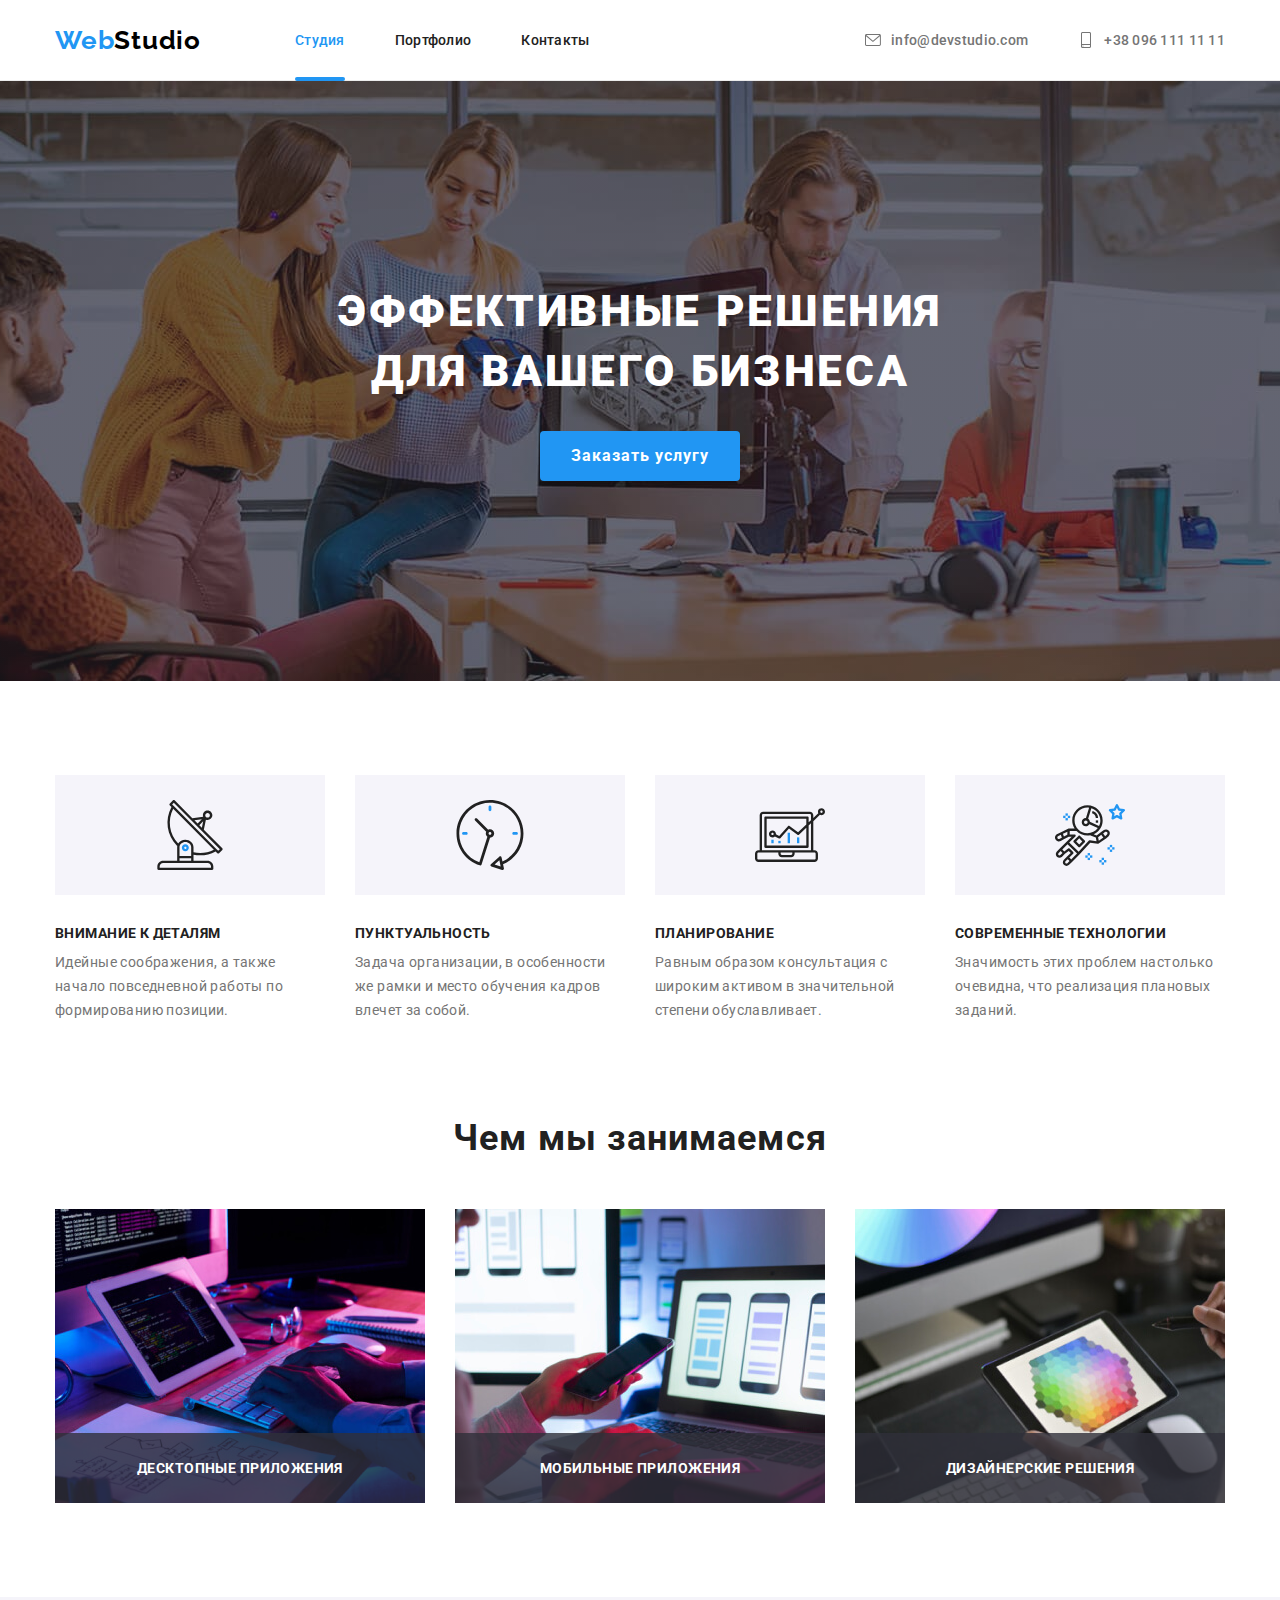
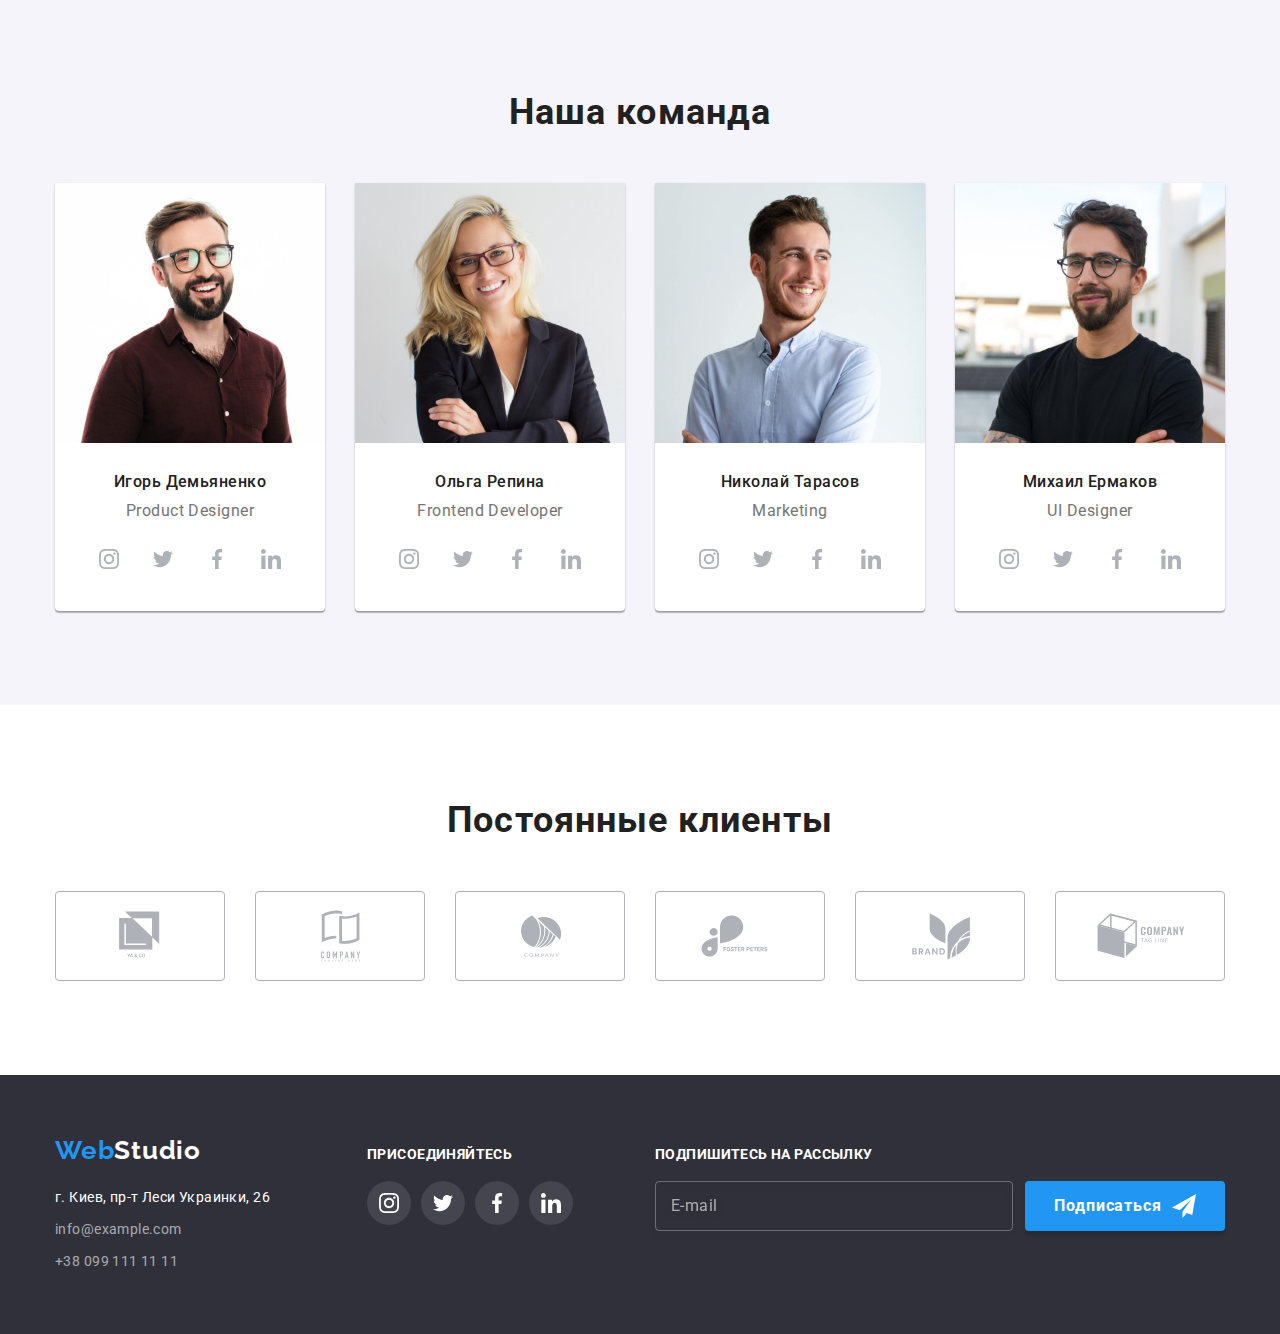
==== commit b590ee07: "Refactoring for SASS" ====
--- a/index.html
+++ b/index.html
@@ -117,7 +117,7 @@
       </section>
 
       <!-- ACTIVITY -->
-      <section class="activity">
+      <section class="activity section">
         <div class="container">
           <h2 class="title">Чем мы занимаемся</h2>
           <ul class="activity-list list">
@@ -126,7 +126,7 @@
                 <img
                   class="activity-list-img"
                   src="./img/activity/act-1.jpg"
-                  alt="программист кодит для компьютера и планшета"
+                  alt="программист кодит на компьютере и планшете"
                 />
                 <div class="activity-overlay">
                   <p class="activity-description">Десктопные приложения</p>
@@ -451,7 +451,7 @@
               </li>
             </ul>
           </div>
-          <div class="email-input-block">
+          <div class="email-block">
             <h3 class="email-input-title">Подпишитесь на рассылку</h3>
             <form action="#" class="footer-email-form">
               <input
@@ -477,74 +477,76 @@
               <use href="./img/sprite.svg#btn-close"></use>
             </svg>
           </button>
-          <h2 class="modal-title">Оставьте свои данные, мы вам перезвоним</h2>
-          <div class="modal-input-wrapper">
-            <div class="modal-form-item">
-              <label for="user-name" class="user-input-label">Имя</label>
+          <h2 class="modal-form-title">
+            Оставьте свои данные, мы вам перезвоним
+          </h2>
+          <div class="modal-form-wrapper">
+            <div class="modal-field">
+              <label for="user-name" class="modal-field-label">Имя</label>
               <div class="modal-field-wrapper">
                 <input
-                  class="modal-user-input"
+                  class="modal-field-input"
                   type="text"
                   name="user-name"
                   id="user-name"
                   required
                 />
-                <svg class="modal-user-svg">
+                <svg class="modal-field-svg">
                   <use href="./img/sprite.svg#person"></use>
                 </svg>
               </div>
             </div>
-            <div class="modal-form-item">
-              <label class="user-input-label" for="user-phone">Телефон</label>
+            <div class="modal-field">
+              <label class="modal-field-label" for="user-phone">Телефон</label>
               <div class="modal-field-wrapper">
                 <input
-                  class="modal-user-input"
+                  class="modal-field-input"
                   type="tel"
                   name="user-phone"
                   id="user-phone"
                   required
                 />
-                <svg class="modal-user-svg">
+                <svg class="modal-field-svg">
                   <use href="./img/sprite.svg#phone"></use>
                 </svg>
               </div>
             </div>
-            <div class="modal-form-item">
-              <label class="user-input-label" for="user-email">Почта</label>
+            <div class="modal-field">
+              <label class="modal-field-label" for="user-email">Почта</label>
               <div class="modal-field-wrapper">
                 <input
-                  class="modal-user-input"
+                  class="modal-field-input"
                   type="email"
                   name="user-email"
                   id="user-email"
                   required
                 />
-                <svg class="modal-user-svg">
+                <svg class="modal-field-svg">
                   <use href="./img/sprite.svg#email"></use>
                 </svg>
               </div>
             </div>
-            <label class="user-input-label" for="user-comment"
+            <label class="modal-field-label" for="user-comment"
               >Комментарий</label
             >
             <textarea
-              class="modal-user-comment"
+              class="modal-field-comment"
               name="user-comment"
               id="user-comment"
               placeholder="Введите текст"
             ></textarea>
           </div>
-          <div class="modal-check-box">
+          <div class="modal-checkbox">
             <input
-              class="modal-form-policy visually-hidden"
+              class="modal-checkbox-policy visually-hidden"
               type="checkbox"
               name="user-policy"
               id="checkbox-policy"
               value="accept-policy"
             />
-            <label for="checkbox-policy" class="modal-policy-label">
+            <label for="checkbox-policy" class="modal-checkbox-label">
               Соглашаюсь с рассылкой и принимаю&nbsp;
-              <a class="modal-contract" href="">Условия договора</a>
+              <a class="modal-checkbox-contract" href="">Условия договора</a>
             </label>
           </div>
           <button type="submit" class="button-service modal">Отправить</button>
--- a/css/main.min.css
+++ b/css/main.min.css
@@ -1,2 +1,2 @@
-:root{--main-font: "Roboto", sans-serif;--logo-font: "Raleway", sans-serif;--icon-color: #afb1b8;--accent-color: #2196f3;--hover-button-color: #188ce8;--title-color: #212121;--text-dark-color: #757575;--text-light-color: #fff;--logo-dark-color: #000;--logo-light-color: #fff;--background-dark-color: #2f303a;--background-light-color: #f5f4fa;--header-border-color: #ececec;--portfolio-border-color: #eee;--portfolio-overlay-color: rgba(33, 150, 243, 0.9);--footer-contact-color: rgba(255, 255, 255, 0.6);--footer-social-color: rgba(255, 255, 255, 0.1)}.visually-hidden{position:absolute !important;clip:rect(1px 1px 1px 1px);clip:rect(1px, 1px, 1px, 1px);padding:0 !important;border:0 !important;height:1px !important;width:1px !important;overflow:hidden}*,*::before,*::after{padding:0;margin:0}body{font-family:var(--main-font);font-style:normal}a{font-weight:500;font-size:14px;line-height:1.143;letter-spacing:0.02em;text-decoration:none;transition:all 250ms cubic-bezier(0.4, 0, 0.2, 1)}a:hover,a:focus{color:var(--accent-color)}img{display:block}.list{list-style:none}.link{font-style:normal}.container{width:1200px;padding:0 15px;margin:0 auto}.section{padding-top:94px;padding-bottom:94px}.logo{font-family:var(--logo-font);font-weight:700;font-size:26px;line-height:1.192;letter-spacing:0.03em}.accent{color:var(--accent-color)}.logo-light-theme{color:var(--logo-dark-color)}.logo-dark-theme{color:var(--logo-light-color)}.title{padding-bottom:50px;font-weight:700;font-size:36px;line-height:1.167;letter-spacing:0.03em;text-align:center;color:var(--title-color)}.footer{background:var(--background-dark-color)}.button-service{display:flex;justify-content:center;align-items:center;min-width:200px;height:50px;font-weight:700;font-size:16px;line-height:1.875;letter-spacing:0.06em;color:var(--text-light-color);background-color:var(--accent-color);box-shadow:0px 4px 4px rgba(0,0,0,0.15);border-style:none;border-radius:4px;outline:none;transition:background-color 250ms cubic-bezier(0.4, 0, 0.2, 1)}.button-service:hover{background-color:var(--hover-button-color)}.header{border-bottom:1px solid var(--header-border-color)}.header .container{display:flex;justify-content:space-between;align-items:center;height:80px}.nav{display:flex;align-items:center;height:80px}.header .logo{margin-right:94px}.nav-list{display:flex;align-items:center;height:80px}.nav-list-item:not(:last-child){margin-right:50px}.header-address{display:flex}.header .address-list{display:flex}.header .address-list-item:not(:last-child){margin-right:50px}.nav-list-link{display:block;position:relative;padding-top:32px;padding-bottom:32px;color:var(--title-color)}.active{color:var(--accent-color)}.active::after{content:"";position:absolute;left:0;bottom:-1px;display:block;width:100%;height:4px;background-color:var(--accent-color);border-radius:2px}.header-contact-link{display:flex;align-items:center;color:var(--text-dark-color)}.header-contact-link .header-contact-svg{width:16px;height:16px;margin-right:10px;fill:var(--text-dark-color);transition:all 250ms cubic-bezier(0.4, 0, 0.2, 1)}.header-contact-link:hover .header-contact-svg,.header-contact-link:focus .header-contact-svg{fill:var(--accent-color)}.hero{padding:200px 0;margin:0 auto;background-image:linear-gradient(rgba(47,48,58,0.4), rgba(47,48,58,0.4)),url("../img/hero/hero-background.jpg");background-repeat:no-repeat;background-size:cover;background-position:center}.hero .container{display:flex;flex-direction:column;align-items:center}.hero-title{width:700px;padding-bottom:30px;font-weight:900;font-size:44px;line-height:1.364;text-align:center;letter-spacing:0.06em;text-transform:uppercase;color:var(--text-light-color)}.features .container{display:flex}.features-list{display:flex}.features-list-item{width:270px;min-height:100px}.features-list-item::before{content:"";display:block;width:270px;height:120px;margin-bottom:30px;background-color:var(--background-light-color);background-repeat:no-repeat;background-position:center}.features-list-item:nth-child(1)::before{background-image:url(../img/features-svg/antenna.svg)}.features-list-item:nth-child(2)::before{background-image:url(../img/features-svg/clock.svg)}.features-list-item:nth-child(3)::before{background-image:url(../img/features-svg/diagram.svg)}.features-list-item:nth-child(4)::before{background-image:url(../img/features-svg/astronaut.svg)}.features-list-item:not(:last-child){margin-right:30px}.features-subtitle{margin-bottom:10px;font-weight:700;font-size:14px;line-height:1.143;letter-spacing:0.03em;text-transform:uppercase;color:var(--title-color)}.features-description{font-weight:400;font-size:14px;line-height:1.714;letter-spacing:0.03em;color:var(--text-dark-color)}.activity{padding-bottom:94px}.activity-list{display:flex;justify-content:space-between}.activity-list-img{width:370px;height:294px}.activity-list-item:not(:last-child){margin-right:30px}.activity-list-item{position:relative}.activity-overlay{position:absolute;display:flex;justify-content:center;align-items:center;width:100%;height:70px;left:0;bottom:0;background:rgba(47,48,58,0.8)}.activity-description{display:block;font-weight:bold;font-size:14px;line-height:1.143;letter-spacing:0.03em;text-transform:uppercase;color:var(--text-light-color)}.team{background:var(--background-light-color)}.team-list{display:flex;justify-content:space-between}.team-list-item{width:270px;padding-bottom:30px;background:var(--logo-light-color);box-shadow:0px 1px 3px rgba(0,0,0,0.12),0px 1px 1px rgba(0,0,0,0.14),0px 2px 1px rgba(0,0,0,0.2);border-radius:0px 0px 4px 4px}.team-list-item:not(:last-child){margin-right:30px}.team-list-img{width:270px;height:260px;margin-bottom:30px}.team-list-name{margin-bottom:10px;font-weight:500;font-size:16px;line-height:1.186;text-align:center;letter-spacing:0.03em;color:var(--title-color)}.team-list-position{margin-bottom:16px;font-weight:400;font-size:16px;line-height:1.186;text-align:center;letter-spacing:0.03em;color:var(--text-dark-color)}.social-list{display:flex;justify-content:space-between;width:206px;margin:0 auto}.social-list-link{display:flex;align-items:center;justify-content:center;width:44px;height:44px;border-radius:50%;background-color:var(--logo-light-color)}.social-link-svg{width:20px;height:20px;fill:var(--icon-color);transition:all 250ms cubic-bezier(0.4, 0, 0.2, 1)}.social-list-link:hover{background-color:var(--accent-color)}.social-list-link:hover .social-link-svg{fill:var(--logo-light-color)}.customers-list{display:flex;justify-content:space-between;margin:0 auto}.customers-list:not(:last-child){margin-right:30px}.customers-list-link{display:flex;width:170px;height:90px}.customers-svg{fill:var(--icon-color);border:1px solid;border-color:var(--icon-color);border-radius:4px;transition:all 250ms cubic-bezier(0.4, 0, 0.2, 1)}.customers-list-link:hover .customers-svg{fill:var(--accent-color);border-color:var(--accent-color)}
+.visually-hidden{position:absolute !important;clip:rect(1px 1px 1px 1px);clip:rect(1px, 1px, 1px, 1px);height:1px !important;width:1px !important;padding:0 !important;border:0 !important;overflow:hidden}*,*::before,*::after{padding:0;margin:0}body{font-family:"Roboto",sans-serif;font-style:normal}a{font-weight:500;font-size:14px;line-height:1.143;letter-spacing:0.02em;text-decoration:none;transition:all 250ms cubic-bezier(0.4, 0, 0.2, 1)}a:hover,a:focus{color:#2196f3}img{display:block}.list{list-style:none}.link{font-style:normal}.accent{color:#2196f3}.footer{background:#2f303a}.section{padding-top:94px;padding-bottom:94px}.container{width:1200px;padding:0 15px;margin:0 auto}.header .container{display:flex;justify-content:space-between;align-items:center;height:80px}.logo{font-family:"Raleway",sans-serif;font-weight:700;font-size:26px;line-height:1.192;letter-spacing:0.03em}.logo-light-theme{color:#000}.logo-dark-theme{color:#fff}.header .logo{margin-right:94px}.title{padding-bottom:50px;font-weight:700;font-size:36px;line-height:1.167;letter-spacing:0.03em;text-align:center;color:#212121}.button-service{display:flex;justify-content:center;align-items:center;min-width:200px;height:50px;font-weight:700;font-size:16px;line-height:1.875;letter-spacing:0.06em;color:#fff;background-color:#2196f3;box-shadow:0px 4px 4px rgba(0,0,0,0.15);border-style:none;border-radius:4px;outline:none;transition:background-color 250ms cubic-bezier(0.4, 0, 0.2, 1)}.button-service:hover{background-color:#188ce8}.footer .button-service::after{content:"";width:24px;height:24px;margin-left:10px;background:url(../img/icon-send.svg)}.social-list{display:flex;justify-content:space-between;width:206px;margin:0 auto}.social-list-link{display:flex;align-items:center;justify-content:center;width:44px;height:44px;border-radius:50%;background-color:#fff}.social-list-link:hover{background-color:#2196f3}.footer .social-list-link{background-color:rgba(255,255,255,0.1);align-self:flex-end}.footer .social-list-link:hover{background-color:#2196f3}.social-link-svg{width:20px;height:20px;fill:#afb1b8;transition:all 250ms cubic-bezier(0.4, 0, 0.2, 1)}.social-list-link:hover .social-link-svg{fill:#fff}.footer .social-list-link .social-link-svg{fill:#fff}.header{border-bottom:1px solid #ececec}.header .address-list{display:flex}.header .address-list-item:not(:last-child){margin-right:50px}.nav{display:flex;align-items:center;height:80px}.nav-list{display:flex;align-items:center;height:80px}.nav-list-item:not(:last-child){margin-right:50px}.nav-list-link{display:block;position:relative;padding-top:32px;padding-bottom:32px;color:#212121}.active{color:#2196f3}.active::after{content:"";position:absolute;left:0;bottom:-1px;display:block;width:100%;height:4px;background-color:#2196f3;border-radius:2px}.header-address{display:flex}.header-contact-link{display:flex;align-items:center;color:#757575}.header-contact-link .header-contact-svg{width:16px;height:16px;margin-right:10px;fill:#757575;transition:all 250ms cubic-bezier(0.4, 0, 0.2, 1)}.header-contact-link:hover .header-contact-svg,.header-contact-link:focus .header-contact-svg{fill:#2196f3}.hero{padding:200px 0;margin:0 auto;background-image:linear-gradient(rgba(47,48,58,0.4), rgba(47,48,58,0.4)),url("../img/hero/hero-background.jpg");background-repeat:no-repeat;background-size:cover;background-position:center}.hero .container{display:flex;flex-direction:column;align-items:center}.hero-title{width:700px;padding-bottom:30px;font-weight:900;font-size:44px;line-height:1.364;text-align:center;letter-spacing:0.06em;text-transform:uppercase;color:#fff}.features .container{display:flex}.features-list{display:flex}.features-list-item{width:270px;min-height:100px}.features-list-item::before{content:"";display:block;width:270px;height:120px;margin-bottom:30px;background-color:#f5f4fa;background-repeat:no-repeat;background-position:center}.features-list-item:not(:last-child){margin-right:30px}.features-list-item:nth-child(1)::before{background-image:url(../img/features-svg/antenna.svg)}.features-list-item:nth-child(2)::before{background-image:url(../img/features-svg/clock.svg)}.features-list-item:nth-child(3)::before{background-image:url(../img/features-svg/diagram.svg)}.features-list-item:nth-child(4)::before{background-image:url(../img/features-svg/astronaut.svg)}.features-subtitle{margin-bottom:10px;font-weight:700;font-size:14px;line-height:1.143;letter-spacing:0.03em;text-transform:uppercase;color:#212121}.features-description{font-weight:400;font-size:14px;line-height:1.714;letter-spacing:0.03em;color:#757575}.activity{padding-top:0}.activity-list{display:flex;justify-content:space-between}.activity-list-item{position:relative}.activity-list-item:not(:last-child){margin-right:30px}.activity-list-img{width:370px;height:294px}.activity-overlay{position:absolute;display:flex;justify-content:center;align-items:center;width:100%;height:70px;left:0;bottom:0;background:rgba(47,48,58,0.8)}.activity-description{display:block;font-weight:bold;font-size:14px;line-height:1.143;letter-spacing:0.03em;text-transform:uppercase;color:#fff}.team{background:#f5f4fa}.team-list{display:flex;justify-content:space-between}.team-list-item{width:270px;padding-bottom:30px;background:#fff;box-shadow:0px 1px 3px rgba(0,0,0,0.12),0px 1px 1px rgba(0,0,0,0.14),0px 2px 1px rgba(0,0,0,0.2);border-radius:0px 0px 4px 4px}.team-list-item:not(:last-child){margin-right:30px}.team-list-img{width:270px;height:260px;margin-bottom:30px}.team-list-name{margin-bottom:10px;font-weight:500;font-size:16px;line-height:1.186;text-align:center;letter-spacing:0.03em;color:#212121}.team-list-position{margin-bottom:16px;font-weight:400;font-size:16px;line-height:1.186;text-align:center;letter-spacing:0.03em;color:#757575}.customers-list{display:flex;justify-content:space-between;margin:0 auto}.customers-list:not(:last-child){margin-right:30px}.customers-list-link{display:flex;width:170px;height:90px}.customers-svg{fill:#afb1b8;border:1px solid;border-color:#afb1b8;border-radius:4px;transition:all 250ms cubic-bezier(0.4, 0, 0.2, 1)}.customers-list-link:hover .customers-svg{fill:#2196f3;border-color:#2196f3}.footer{padding:60px 0}.footer-block{display:flex;justify-content:space-between;align-items:baseline}.address-block{width:230px}.footer .address-list{display:flex;flex-direction:column;margin-top:20px}.footer .address-list-item:not(:last-child){margin-bottom:8px}.footer-address-link,.footer-contact-link{font-weight:400;font-size:14px;line-height:1.714;letter-spacing:0.03em}.footer-address-link{color:#fff}.footer-contact-link{color:rgba(255,255,255,0.6)}.social-block{display:flex;flex-direction:column;justify-content:space-between;width:206px;height:80px}.footer-social-title,.email-input-title{font-weight:bold;font-size:14px;line-height:1.33;letter-spacing:0.03em;text-transform:uppercase;color:#fff}.email-block{display:flex;flex-direction:column;justify-content:space-between;width:570px;height:86px}.footer-email-form{display:flex}.email-input{display:flex;align-items:center;width:358px;height:50px;padding:16px 15px;margin-right:12px;font-size:16px;line-height:1.25px;letter-spacing:0.03em;color:#fff;border:1px solid rgba(255,255,255,0.3);filter:drop-shadow(0px 4px 4px rgba(0,0,0,0.15));border-radius:4px;background-color:transparent}.email-input::placeholder{width:47px;height:20px;color:rgba(255,255,255,0.6)}.backdrop{position:fixed;overflow:auto;top:0;left:0;width:100%;height:100%;background-color:rgba(0,0,0,0.2);opacity:1;transition:opacity 350ms cubic-bezier(0.4, 0, 0.2, 1)}.backdrop.is-hidden{opacity:0;pointer-events:none}.modal-window{display:flex;justify-content:center;align-items:center;min-height:100%;padding:15px}.button-close-modal{position:absolute;right:8px;top:8px;display:flex;justify-content:center;align-items:center;width:30px;height:30px;background-color:#fff;border:1px solid rgba(0,0,0,0.1);border-radius:50%;transition:background-color 250ms cubic-bezier(0.4, 0, 0.2, 1)}.button-close-svg{display:block;width:11px;height:11px}.button-close-modal:hover .button-close-svg{fill:#2196f3}.modal-form-title{align-self:center;margin-bottom:12px;font-weight:700;font-size:20px;line-height:1.15;letter-spacing:0.03em;color:#212121}.modal-form{position:relative;display:flex;flex-direction:column;width:528px;height:582px;padding:40px;background:#fff;box-shadow:0px 1px 3px rgba(0,0,0,0.12),0px 1px 1px rgba(0,0,0,0.14),0px 2px 1px rgba(0,0,0,0.2);border-radius:4px;transform:scale(1);transition:transform 250ms cubic-bezier(0.4, 0, 0.2, 1)}.backdrop.is-hidden .modal-form{transform:scale(0.1)}.modal-form-wrapper{display:flex;flex-direction:column;height:342px;margin-bottom:20px}.modal-field{display:flex;flex-direction:column;margin-bottom:10px}.modal-field-label{margin-bottom:4px;font-weight:400;font-size:12px;line-height:1.167;letter-spacing:0.01em;color:#757575}.modal-field-wrapper{position:relative;width:100%}.modal-field-input{width:100%;height:40px;padding:12px 0 12px 42px;font-size:14px;line-height:1.143;letter-spacing:0.01em;border:1px solid rgba(33,33,33,0.2);border-radius:4px}.modal-field-input:focus{outline:none;border:1px solid #2196f3}.modal-field-svg{position:absolute;top:50%;transform:translateY(-50%);left:12px;width:18px;height:18px}.modal-field-input:focus+.modal-field-svg{fill:#2196f3}.modal-field-comment{height:120px;padding:12px 16px;font-size:14px;line-height:1.143;letter-spacing:0.01em;border:1px solid rgba(33,33,33,0.2);border-radius:4px;resize:none}.modal-field-comment::placeholder{font-weight:400;font-size:12px;line-height:1.167;letter-spacing:0.01em;color:rgba(117,117,117,0.5)}.modal-field-comment:focus{outline:none;border:1px solid #2196f3}.modal-field-comment:focus::placeholder{font-size:14px;line-height:1.143}.modal-checkbox{display:flex;justify-content:center;margin-bottom:30px}.modal-checkbox-label{display:flex;align-items:center;font-size:14px;line-height:1.714;letter-spacing:0.03em;color:#757575;text-shadow:0px 4px 4px rgba(0,0,0,0.25)}.modal-checkbox-label::before{content:"";width:16px;height:15px;margin-right:8px;background-image:url(../img/box-empty.svg)}.modal-checkbox-policy:checked+.modal-checkbox-label::before{background-image:url(../img/box-cheked.svg)}.modal-checkbox-contract{text-decoration:underline;color:#2196f3}.modal-checkbox-contract:focus{outline:none;border:1px solid #2196f3}.button-service.modal{align-self:center}
 /*# sourceMappingURL=main.min.css.map */